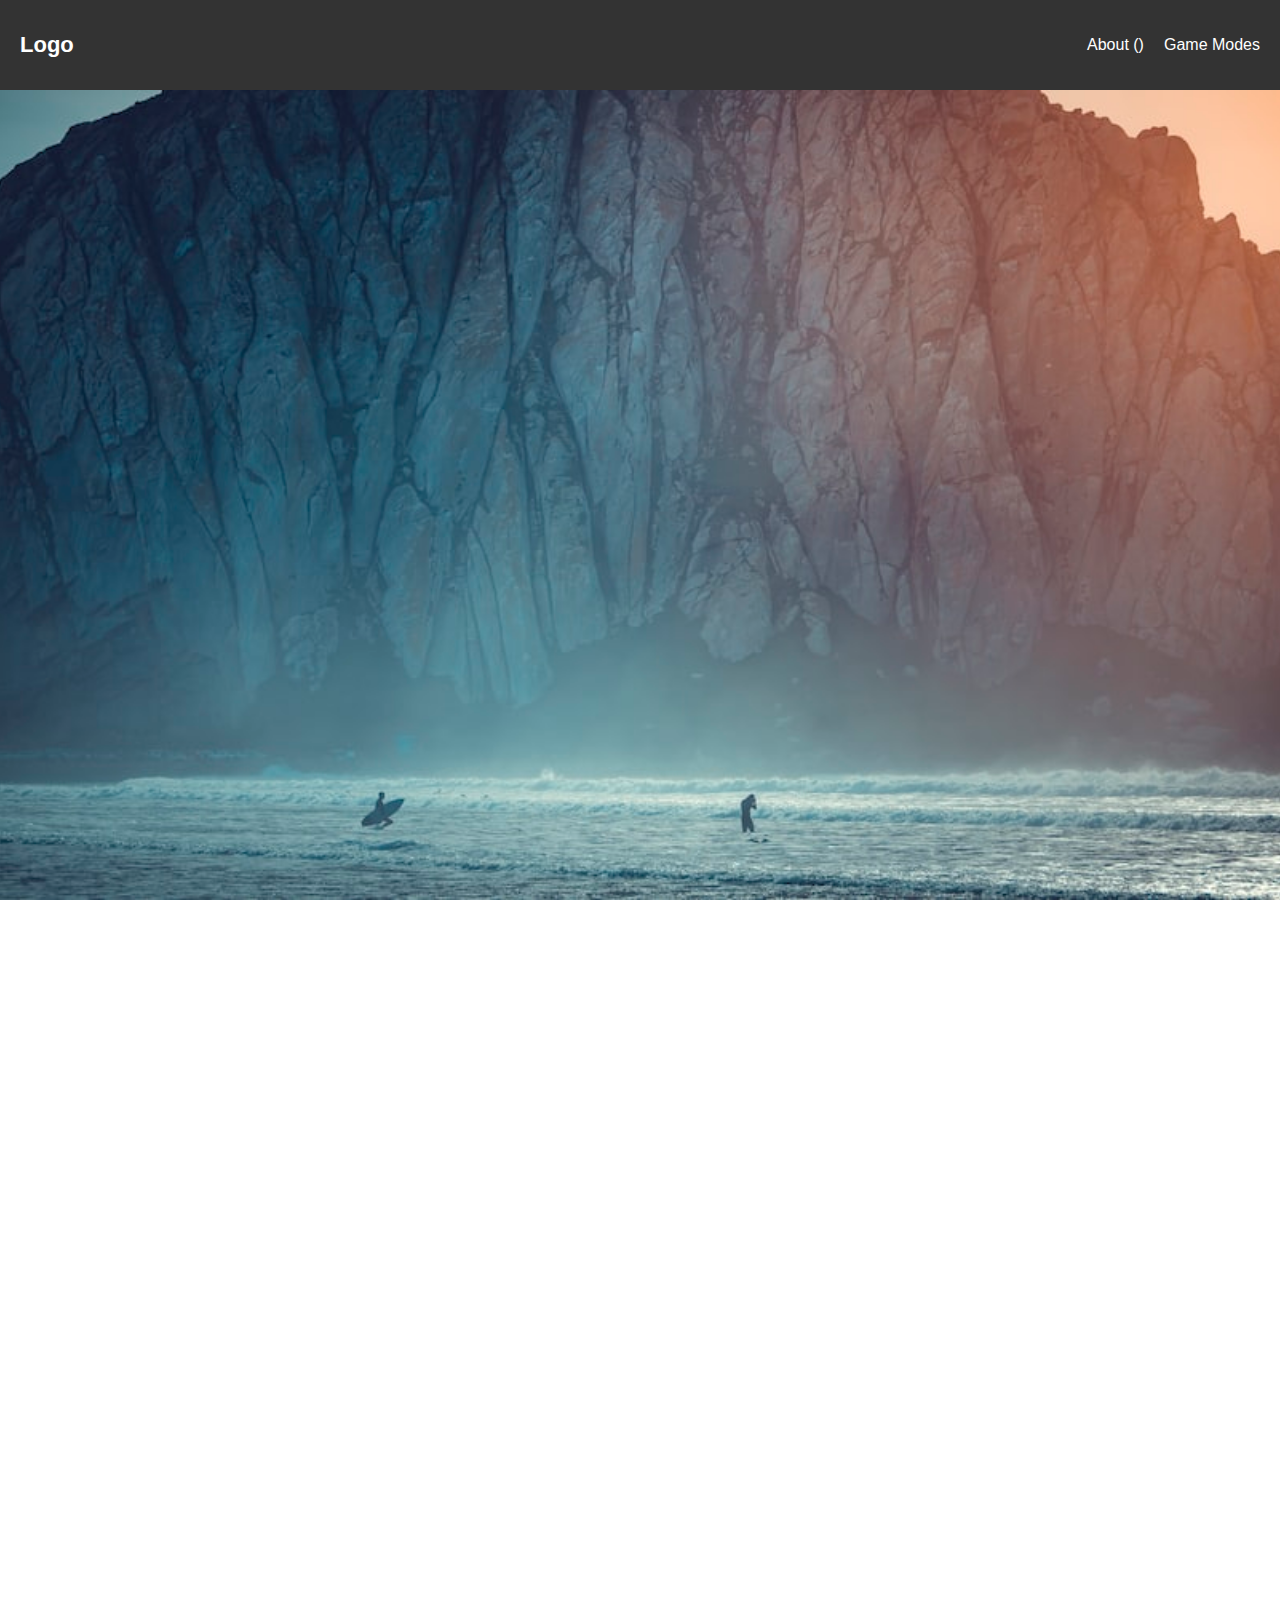
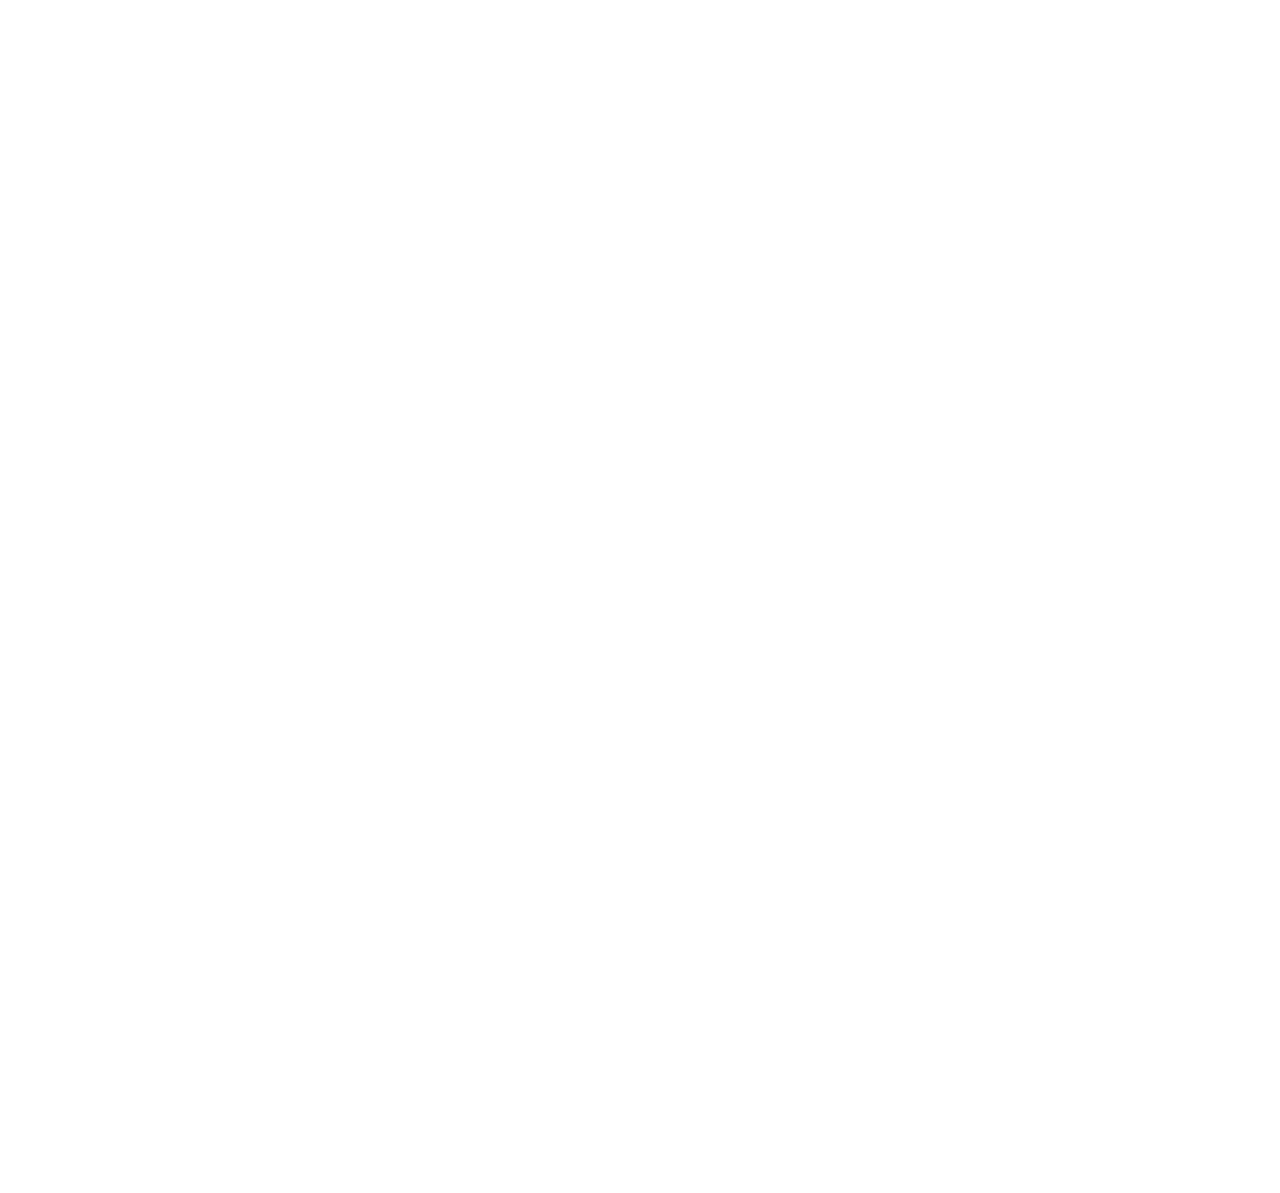
==== index.html @ 06e703e4 "First commit" ====
<!DOCTYPE html>
<html>

<head>
    <meta charset="utf-8">
    <title>My Website</title>
    <link rel="stylesheet" href="style.css">
</head>

<body>
    <nav class="visible">
        <div class="logo"> <a href="home" class="top-link">Logo</a></div>
        <ul>
            <li><a href="#about" class="scroll-link">About ()</a></li>
            <li><a href="#gameModes" class="scroll-link">Game Modes</a></li>
        </ul>
    </nav>
    <div id="home" class="section visible">
        <div id="slideshow">
            <img src="/images/1.jpg" alt="Image 1">
            <img src="/images/2.jpg" alt="Image 2">
            <img src="/images/3.jpg" alt="Image 3">
        </div>
    </div>

    <div id="about" class="section">
        <div class="text-container">
            <h1>About()</h1>
            <p>Lorem ipsum dolor sit amet, consectetur adipiscing elit. Proin ornare magna eros, eu pellentesque tortor
                vestibulum ut. Maecenas non massa sem. Etiam finibus odio quis feugiat facilisis.</p>
        </div>
    </div>
    

    <div id="gameModes" class="section">
        <div class="text-container">
            <h1>Game modes</h1>
            <p>Lorem ipsum dolor sit amet, consectetur adipiscing elit. Proin ornare magna eros, eu pellentesque tortor
                vestibulum ut. Maecenas non massa sem. Etiam finibus odio quis feugiat facilisis.</p>
        </div>
    </div>
    <script src="script.js"></script>
</body>

</html>
---- style.css ----
body {
    margin: 0;
    padding: 0;
    font-family: sans-serif;
}

nav {
    display: flex;
    justify-content: space-between;
    align-items: center;
    background-color: #333;
    color: white;
    padding: 20px;
    position: fixed;
    top: -100%;
    left: 0;
    right: 0;
    transition: top 0.3s;
    z-index: 1;
}

nav.visible {
    top: 0;
}

.logo {
    font-size: 22px;
    font-weight: bold;
}

nav ul {
    display: flex;
}

nav li {
    list-style: none;
    margin-left: 20px;
}

nav a {
    color: white;
    text-decoration: none;
}

nav a:hover {
    color: gray;
}

.section {
    /* 
    display: flex;
    align-items: center;
    justify-content: center; */

    opacity: 0;
    transform: translateY(50px);
    transition: all 2s ease;
    height: 100vh;

}

.section.visible {
    opacity: 1;
    transform: translateY(0);
}

.text-container {
    text-align: center;
}

#about {
    background-color: red;
}

#gameModes {
    background-color: blue;
}



#slideshow {
    width: 100%;
    height: 100%;
    position: relative;
}

#slideshow img {
    width: 100%;
    height: 100%;
    position: absolute;
    top: 0;
    left: 0;
    object-fit: cover;
    opacity: 0;
    transition: 1s;
}

#slideshow img.active {
    opacity: 1;
}
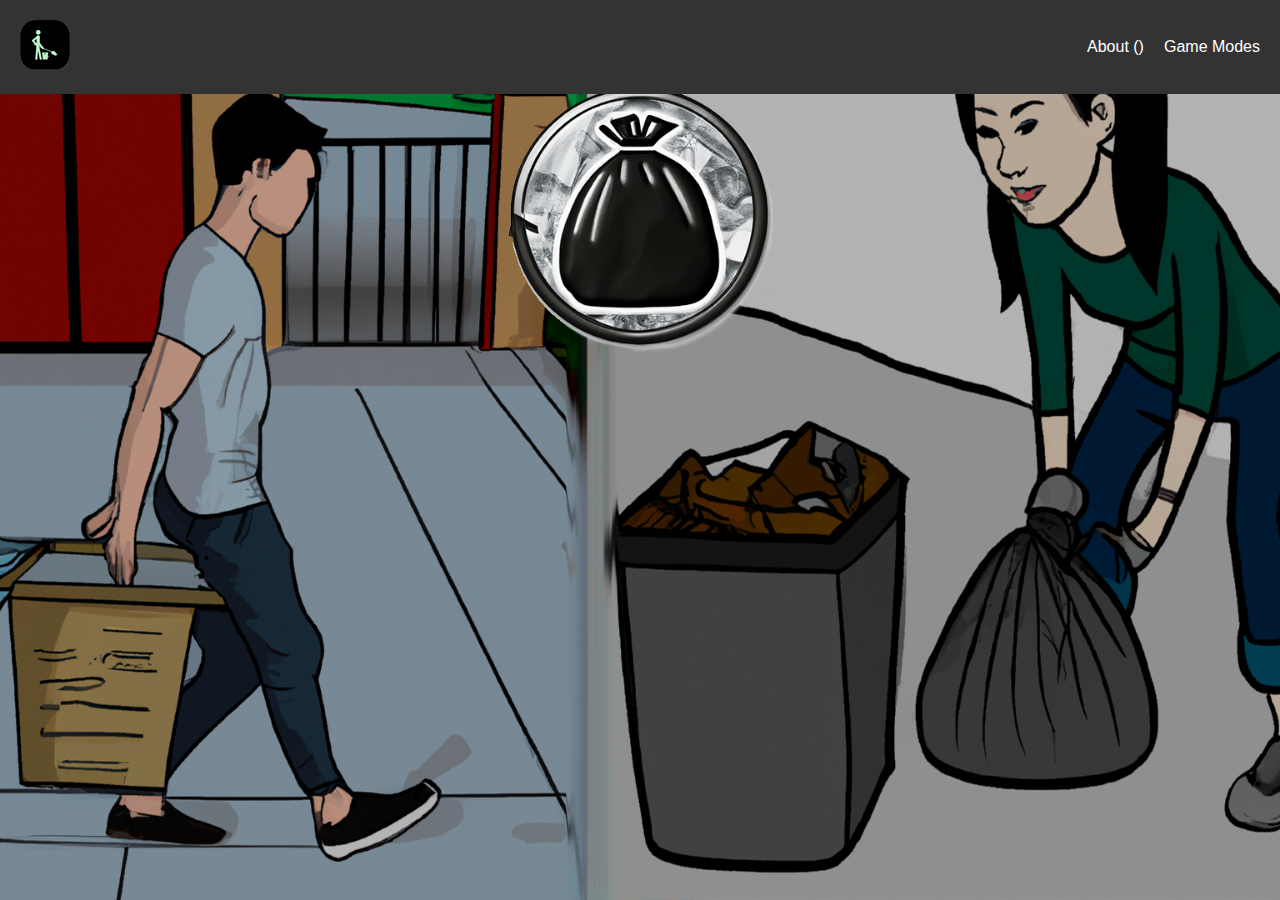
==== commit 81a61e8f: "Adição de imagens" ====
--- a/index.html
+++ b/index.html
@@ -9,7 +9,7 @@
 
 <body>
     <nav class="visible">
-        <div class="logo"> <a href="home" class="top-link">Logo</a></div>
+        <div class="logo"> <img src="/HomePageImages/logo.png" alt=""></div>
         <ul>
             <li><a href="#about" class="scroll-link">About ()</a></li>
             <li><a href="#gameModes" class="scroll-link">Game Modes</a></li>
@@ -17,26 +17,8 @@
     </nav>
     <div id="home" class="section visible">
         <div id="slideshow">
-            <img src="/images/1.jpg" alt="Image 1">
-            <img src="/images/2.jpg" alt="Image 2">
-            <img src="/images/3.jpg" alt="Image 3">
-        </div>
-    </div>
-
-    <div id="about" class="section">
-        <div class="text-container">
-            <h1>About()</h1>
-            <p>Lorem ipsum dolor sit amet, consectetur adipiscing elit. Proin ornare magna eros, eu pellentesque tortor
-                vestibulum ut. Maecenas non massa sem. Etiam finibus odio quis feugiat facilisis.</p>
-        </div>
-    </div>
-    
-
-    <div id="gameModes" class="section">
-        <div class="text-container">
-            <h1>Game modes</h1>
-            <p>Lorem ipsum dolor sit amet, consectetur adipiscing elit. Proin ornare magna eros, eu pellentesque tortor
-                vestibulum ut. Maecenas non massa sem. Etiam finibus odio quis feugiat facilisis.</p>
+            <img src="HomePageImages/SliderImage1.png" class="SlideShowImage" alt="Garbage Image">
+            <img src="HomePageImages/SliderImage2.png" class="SlideShowImage" alt="Dog poo">
         </div>
     </div>
     <script src="script.js"></script>
--- a/style.css
+++ b/style.css
@@ -23,10 +23,29 @@
     top: 0;
 }
 
-.logo {
-    font-size: 22px;
-    font-weight: bold;
+input[type="text"] {
+    width: 300px;
+    font-size: 16px;
+    padding: 12px 20px;
+    border: 2px solid #ccc;
+    border-radius: 4px;
+    box-sizing: border-box;
 }
+
+button[type="button"] {
+    font-size: 16px;
+    padding: 12px 20px;
+    border: 2px solid #ccc;
+    border-radius: 4px;
+    background-color: #4caf50;
+    color: white;
+    cursor: pointer;
+}
+
+button[type="button"]:hover {
+    background-color: #46a049;
+}
+
 
 nav ul {
     display: flex;
@@ -64,20 +83,6 @@
     transform: translateY(0);
 }
 
-.text-container {
-    text-align: center;
-}
-
-#about {
-    background-color: red;
-}
-
-#gameModes {
-    background-color: blue;
-}
-
-
-
 #slideshow {
     width: 100%;
     height: 100%;
@@ -97,4 +102,4 @@
 
 #slideshow img.active {
     opacity: 1;
-}+}
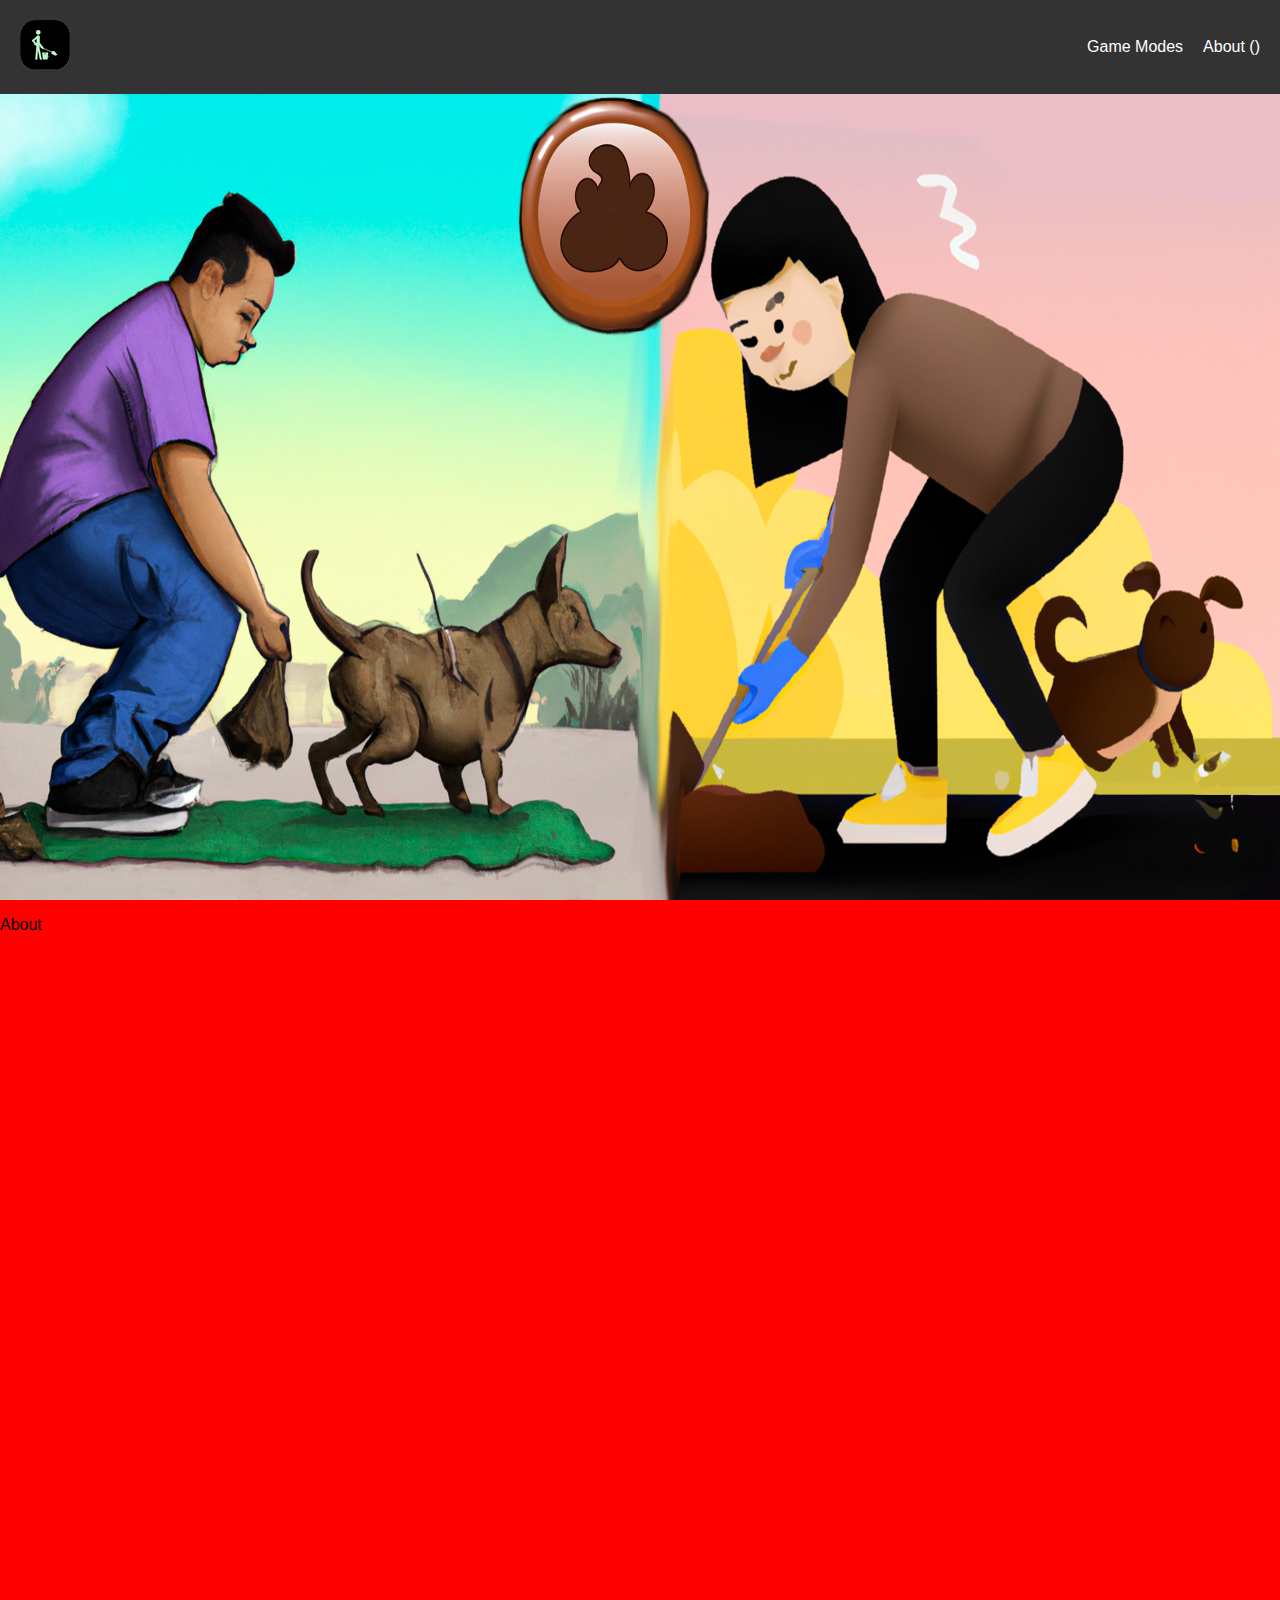
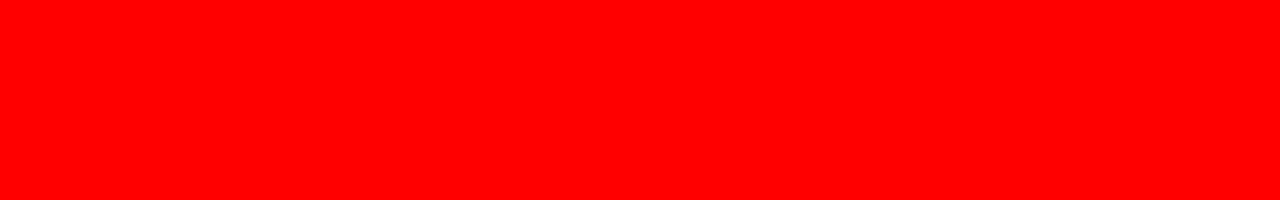
==== commit 6c9451f0: "Responsive e adição pngs" ====
--- a/index.html
+++ b/index.html
@@ -3,7 +3,7 @@
 
 <head>
     <meta charset="utf-8">
-    <title>My Website</title>
+    <title>Who will do it?</title>
     <link rel="stylesheet" href="style.css">
 </head>
 
@@ -11,15 +11,27 @@
     <nav class="visible">
         <div class="logo"> <img src="/HomePageImages/logo.png" alt=""></div>
         <ul>
-            <li><a href="#about" class="scroll-link">About ()</a></li>
-            <li><a href="#gameModes" class="scroll-link">Game Modes</a></li>
+            <li><a href="">Game Modes</a></li>
+            <li><a href="">About ()</a></li>
         </ul>
     </nav>
-    <div id="home" class="section visible">
+    <div id="" class="section visible">
         <div id="slideshow">
-            <img src="HomePageImages/SliderImage1.png" class="SlideShowImage" alt="Garbage Image">
-            <img src="HomePageImages/SliderImage2.png" class="SlideShowImage" alt="Dog poo">
+            <a href="/Lixo/index.html" target="_blank">
+                <img src="HomePageImages/SliderImage1.png" alt="Garbage Image">
+            </a>
+            <a href="/dogPoop/index.html" target="_blank">
+                <img src="HomePageImages/SliderImage2.png" alt="Dog poo">
+            </a>
         </div>
+    </div>
+
+    <div class="GameModes">
+        <p>game modes</p>
+    </div>
+
+    <div class="About">
+        <p>About</p>
     </div>
     <script src="script.js"></script>
 </body>
--- a/style.css
+++ b/style.css
@@ -89,17 +89,35 @@
     position: relative;
 }
 
-#slideshow img {
+#slideshow a{
+    object-fit: cover;
+    opacity: 1;
+}
+
+#slideshow img{
     width: 100%;
     height: 100%;
     position: absolute;
     top: 0;
     left: 0;
-    object-fit: cover;
-    opacity: 0;
-    transition: 1s;
 }
 
-#slideshow img.active {
-    opacity: 1;
+#slideshow a.active {
+    visibility: hidden;
+    opacity: 0;
+    transition: visibility 5s, opacity 0.5s linear;
 }
+
+.GameModes{
+    background-color: black;
+    width: 100%;
+    height: 100%;
+    position: absolute;
+}
+
+.About{
+    background-color: red;
+    width: 100%;
+    height: 100%;
+    position: absolute;
+}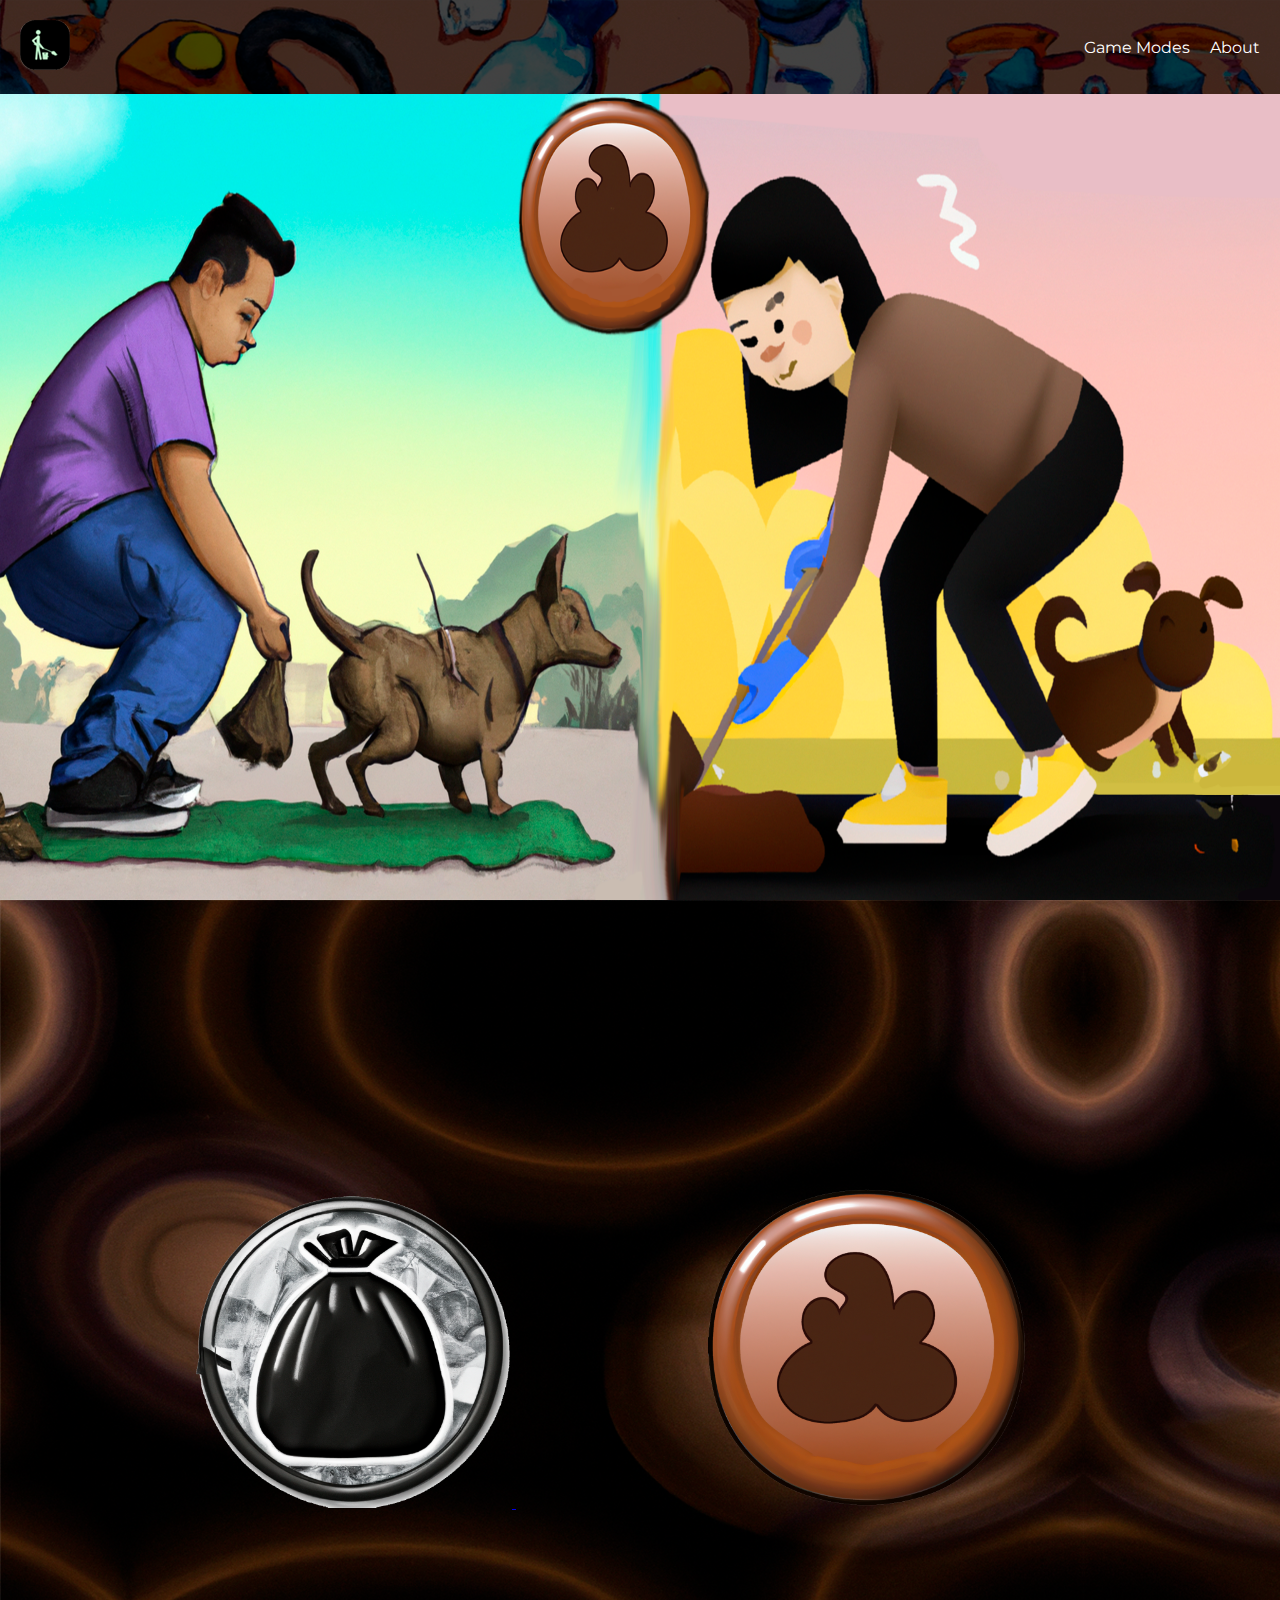
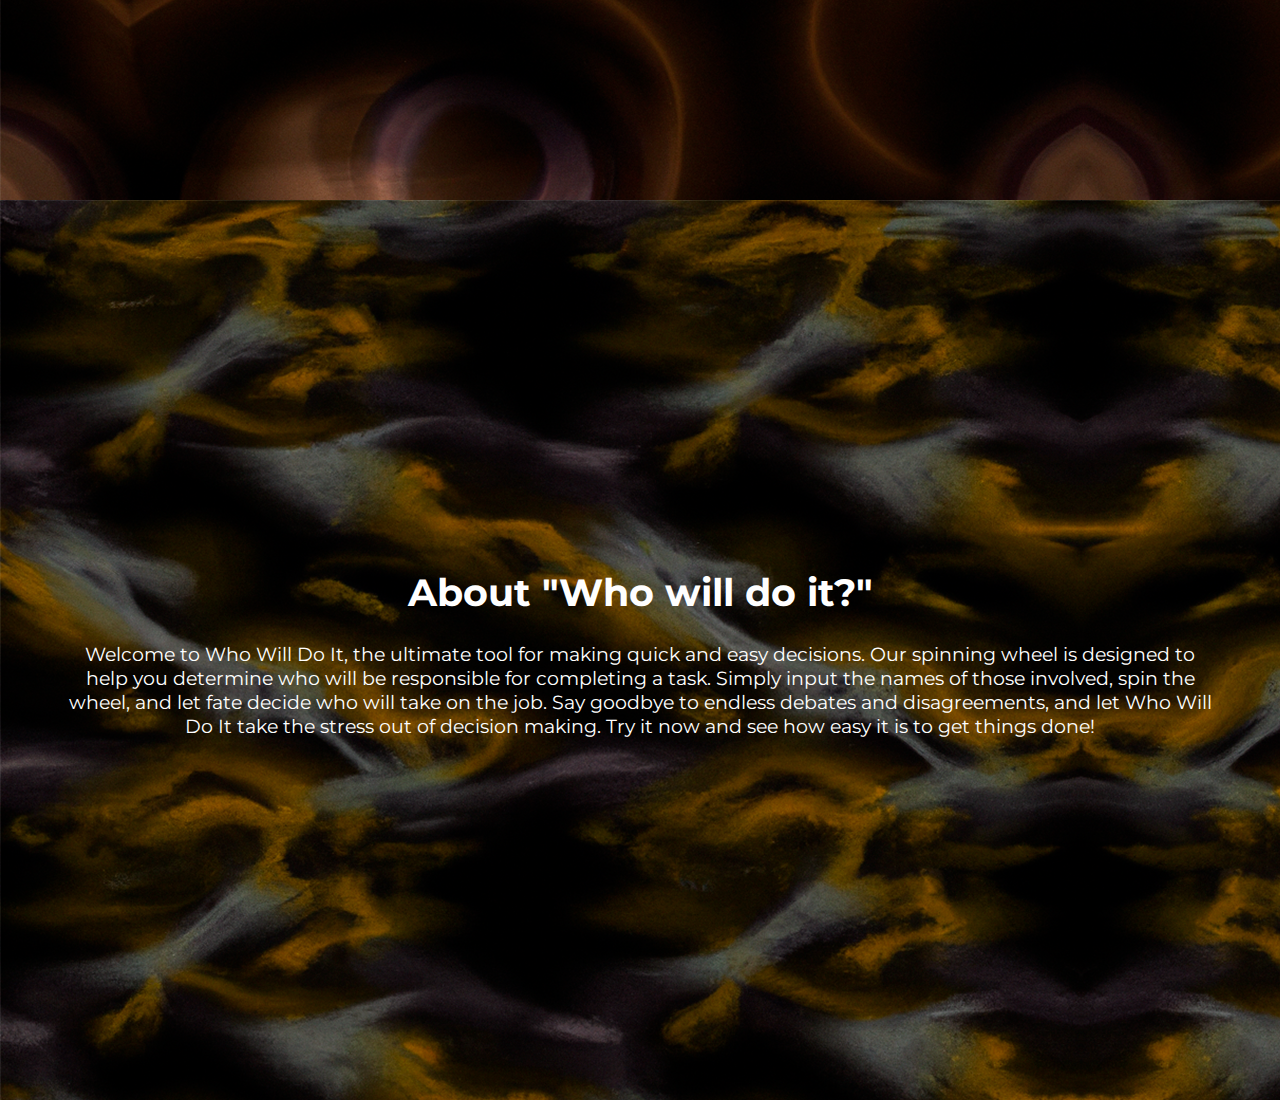
==== commit 508b976e: "Adição de mais arte e texto relacionado com o "vencedor"" ====
--- a/index.html
+++ b/index.html
@@ -5,14 +5,16 @@
     <meta charset="utf-8">
     <title>Who will do it?</title>
     <link rel="stylesheet" href="style.css">
+    <link href='https://fonts.googleapis.com/css?family=Montserrat' rel='stylesheet'>
+    <link rel="icon" href="/HomePageImages/logo.png" type="image/icon type">
 </head>
 
 <body>
     <nav class="visible">
-        <div class="logo"> <img src="/HomePageImages/logo.png" alt=""></div>
+        <div class="logo"> <a href="#home" class="top-link"><img src="/HomePageImages/logo.png" alt="Logo"></a></div>
         <ul>
-            <li><a href="">Game Modes</a></li>
-            <li><a href="">About ()</a></li>
+            <li><a href="#gameModes" class="scroll-link">Game Modes</a></li>
+            <li><a href="#about" class="scroll-link">About</a></li>
         </ul>
     </nav>
     <div id="" class="section visible">
@@ -26,12 +28,27 @@
         </div>
     </div>
 
-    <div class="GameModes">
-        <p>game modes</p>
+
+    <div id="gameModes" class="section">
+        <div>
+            <a href="/Lixo/index.html" target="_blank">
+                <img class="gamemodeButton" src="/HomePageImages/GarbageButton.png" alt="Garbage">
+            </a>
+            <a href="/dogPoop/index.html" target="_blank">
+                <img class="gamemodeButton" src="/HomePageImages/DogPoopButton.png" alt="poop">
+            </a>
+        </div>
     </div>
 
-    <div class="About">
-        <p>About</p>
+    <div id="about" class="section">
+        <div class="text-container">
+            <h1>About "Who will do it?"</h1>
+            <p>Welcome to Who Will Do It, the ultimate tool for making quick and easy decisions. Our spinning wheel is
+                designed to help you determine who will be responsible for completing a task. Simply input
+                the names of those involved, spin the wheel, and let fate decide who will take on the job. Say goodbye
+                to endless debates and disagreements, and let Who Will Do It take the stress out of decision making. Try
+                it now and see how easy it is to get things done!</p>
+        </div>
     </div>
     <script src="script.js"></script>
 </body>
--- a/style.css
+++ b/style.css
@@ -1,14 +1,15 @@
 body {
     margin: 0;
     padding: 0;
-    font-family: sans-serif;
+    color: white;
+    font-family: 'Montserrat', sans-serif;
 }
 
 nav {
     display: flex;
     justify-content: space-between;
     align-items: center;
-    background-color: #333;
+    background:url(/HomePageImages/navbar_BG.png);
     color: white;
     padding: 20px;
     position: fixed;
@@ -22,6 +23,7 @@
 nav.visible {
     top: 0;
 }
+
 
 input[type="text"] {
     width: 300px;
@@ -66,21 +68,31 @@
 }
 
 .section {
-    /* 
+
     display: flex;
     align-items: center;
-    justify-content: center; */
-
-    opacity: 0;
-    transform: translateY(50px);
-    transition: all 2s ease;
+    justify-content: center;
     height: 100vh;
 
 }
 
-.section.visible {
-    opacity: 1;
-    transform: translateY(0);
+.text-container {
+    text-align: center;
+    margin-left: 5%;
+    margin-right: 5%;
+    font-size: 1.2rem;
+}
+
+
+#gameModes {
+    background: url(/images/Background_Gamemodes.png);
+
+}
+
+#about {
+    background-color: red;
+    background: url(/images/Background_About.png);
+
 }
 
 #slideshow {
@@ -89,12 +101,12 @@
     position: relative;
 }
 
-#slideshow a{
+#slideshow a {
     object-fit: cover;
     opacity: 1;
 }
 
-#slideshow img{
+#slideshow img {
     width: 100%;
     height: 100%;
     position: absolute;
@@ -108,16 +120,30 @@
     transition: visibility 5s, opacity 0.5s linear;
 }
 
-.GameModes{
+.GameModes {
     background-color: black;
     width: 100%;
     height: 100%;
     position: absolute;
 }
 
-.About{
+.About {
     background-color: red;
     width: 100%;
     height: 100%;
     position: absolute;
+}
+
+.gamemodeButton {
+    text-align: center;
+    width: 50%;
+    padding-left: 15%;
+}
+
+
+@media only screen and (min-width: 750px) {
+    .gamemodeButton {
+        width: 25%;
+    }
+
 }